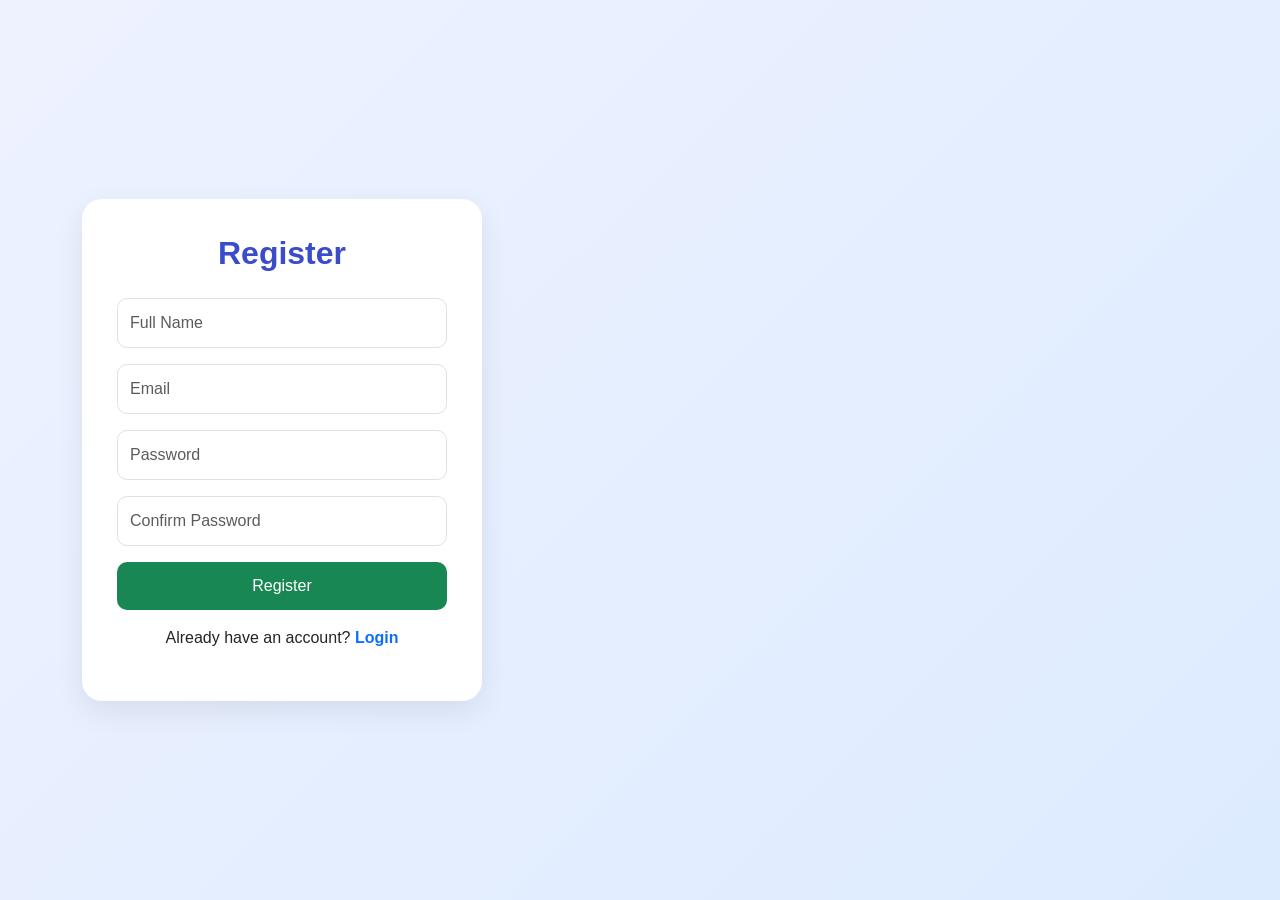
==== register.html @ ed8c6972 "Add files via upload" ====
<!DOCTYPE html>
<html>
<head>
    <title>Register</title>
    <link href="https://cdn.jsdelivr.net/npm/bootstrap@5.3.3/dist/css/bootstrap.min.css" rel="stylesheet">
    <link rel="stylesheet" href="style.css">
</head>
<body>

<div class="container">
    <div class="form-box">
        <h2>Register</h2>

        <input type="text" id="name" class="form-control mb-3" placeholder="Full Name">

        <input type="email" id="email" class="form-control mb-3" placeholder="Email">

        <input type="password" id="password" class="form-control mb-3" placeholder="Password">

        <input type="password" id="confirm" class="form-control mb-3" placeholder="Confirm Password">

        <button onclick="validateForm()" class="btn btn-success w-100">
            Register
        </button>

        <p class="mt-3">
            Already have an account?
            <a href="index.html">Login</a>
        </p>
    </div>
</div>

<script src="script.js"></script>
</body>
</html>
---- style.css ----
*{
    margin:0;
    padding:0;
    box-sizing:border-box;
    font-family:'Segoe UI',sans-serif;
}

body{
    min-height:100vh;
    display:flex;
    justify-content:center;
    align-items:center;
    background:linear-gradient(135deg,#EEF2FF,#DDEBFF);
}

.form-box{
    width:100%;
    max-width:400px;
    background:white;
    padding:35px;
    border-radius:20px;
    box-shadow:0 10px 30px rgba(0,0,0,0.08);
    animation:fadeIn 0.8s ease;
}

h2{
    text-align:center;
    margin-bottom:25px;
    color:#3B4CCA;
    font-weight:600;
}

.form-control{
    border-radius:10px;
    padding:12px;
}

.btn-primary,
.btn-success{
    border:none;
    border-radius:10px;
    padding:12px;
    transition:0.3s;
}

.btn-primary:hover,
.btn-success:hover{
    transform:translateY(-2px);
}

p{
    text-align:center;
}

a{
    text-decoration:none;
    font-weight:600;
}

@keyframes fadeIn{
    from{
        opacity:0;
        transform:translateY(20px);
    }
    to{
        opacity:1;
        transform:translateY(0);
    }
}
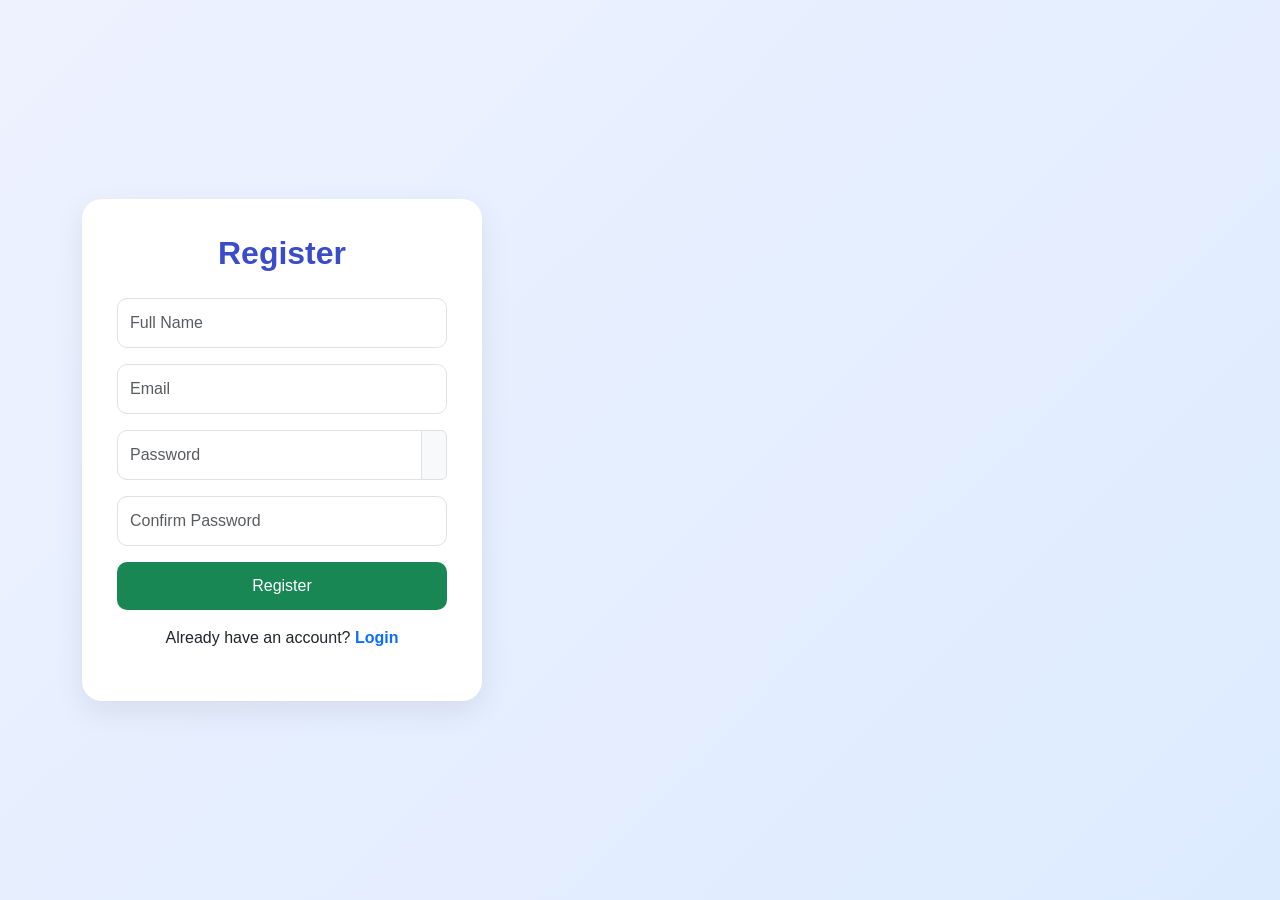
==== commit 76b3e5f6: "Enhance registration form with password toggle Added password visibility toggle feature and improved" ====
--- a/register.html
+++ b/register.html
@@ -15,9 +15,21 @@
 
         <input type="email" id="email" class="form-control mb-3" placeholder="Email">
 
-        <input type="password" id="password" class="form-control mb-3" placeholder="Password">
+        <!-- Password with Eye Icon -->
+        <div class="input-group mb-3">
+            <input type="password" id="password"
+                   class="form-control"
+                   placeholder="Password">
 
-        <input type="password" id="confirm" class="form-control mb-3" placeholder="Confirm Password">
+            <span class="input-group-text"
+                  onclick="togglePassword()"
+                  style="cursor:pointer;">
+            </span>
+        </div>
+
+        <input type="password" id="confirm"
+               class="form-control mb-3"
+               placeholder="Confirm Password">
 
         <button onclick="validateForm()" class="btn btn-success w-100">
             Register
@@ -32,4 +44,4 @@
 
 <script src="script.js"></script>
 </body>
-</html>+</html>
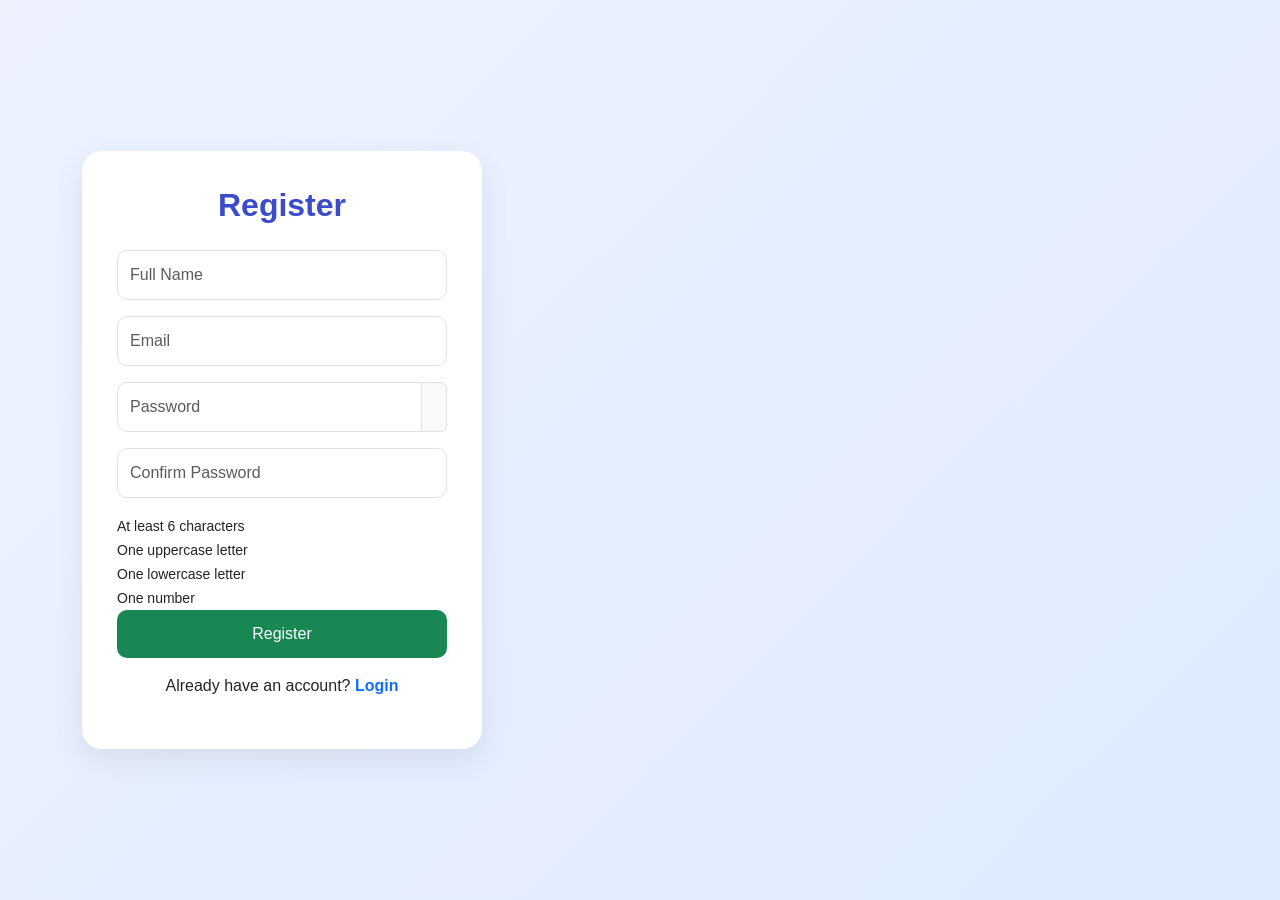
==== commit e5b8e3d4: "Enhance registration form with password rules Added password validation rules to the registration fo" ====
--- a/register.html
+++ b/register.html
@@ -30,6 +30,12 @@
         <input type="password" id="confirm"
                class="form-control mb-3"
                placeholder="Confirm Password">
+<div id="passwordRules" class="mt-2">
+    <small id="length" class="rule">At least 6 characters</small><br>
+    <small id="upper" class="rule">One uppercase letter</small><br>
+    <small id="lower" class="rule">One lowercase letter</small><br>
+    <small id="number" class="rule">One number</small>
+</div>
 
         <button onclick="validateForm()" class="btn btn-success w-100">
             Register
--- a/style.css
+++ b/style.css
@@ -66,4 +66,18 @@
         opacity:1;
         transform:translateY(0);
     }
-}+}
+.form-box{
+    animation: slideUp 0.8s ease;
+}
+
+@keyframes slideUp{
+    from{
+        opacity:0;
+        transform:translateY(30px);
+    }
+    to{
+        opacity:1;
+        transform:translateY(0);
+    }
+}
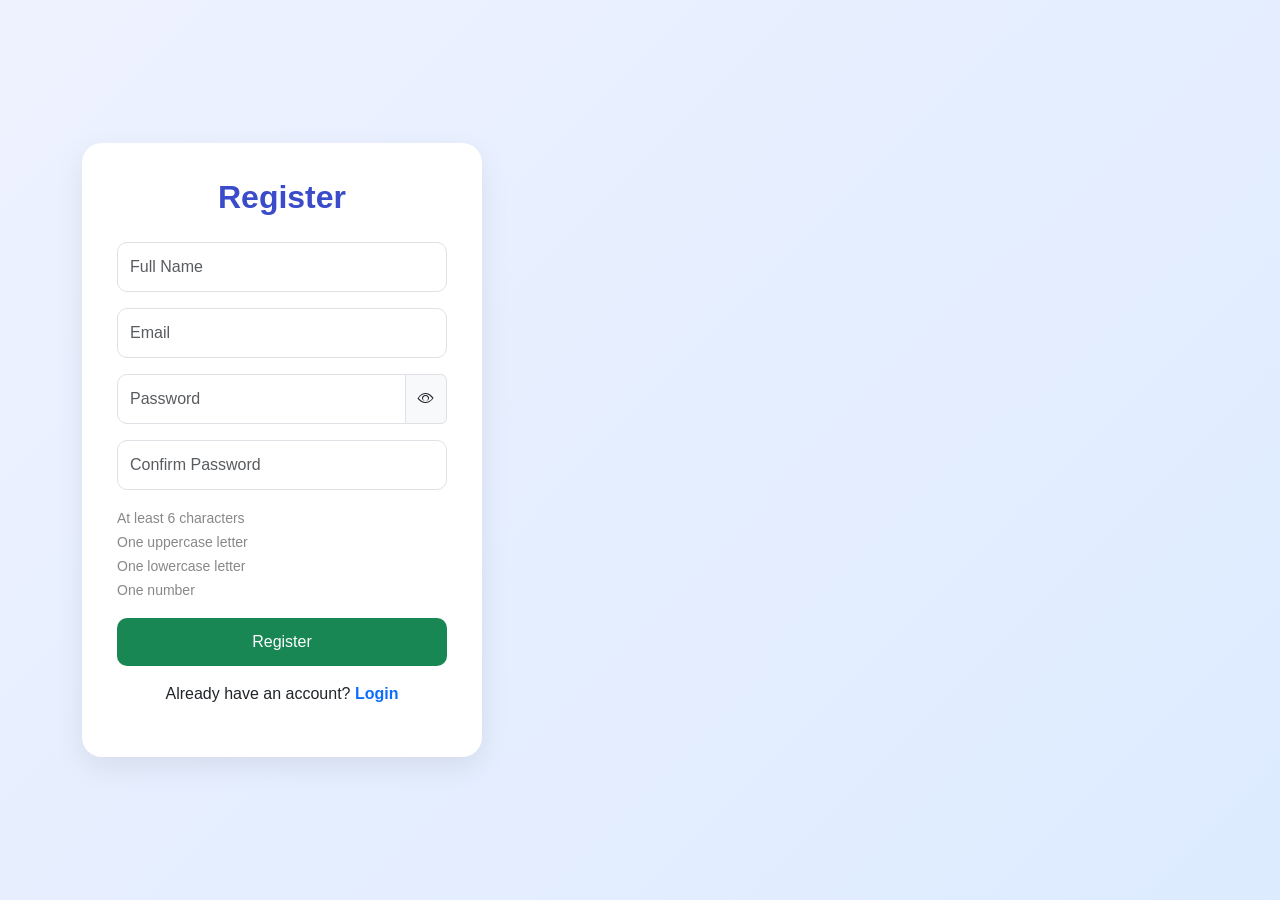
==== commit 262c9968: "Enhance registration form with Bootstrap icons" ====
--- a/register.html
+++ b/register.html
@@ -2,42 +2,73 @@
 <html>
 <head>
     <title>Register</title>
+
     <link href="https://cdn.jsdelivr.net/npm/bootstrap@5.3.3/dist/css/bootstrap.min.css" rel="stylesheet">
+
+    <link rel="stylesheet"
+    href="https://cdn.jsdelivr.net/npm/bootstrap-icons@1.11.3/font/bootstrap-icons.min.css">
+
     <link rel="stylesheet" href="style.css">
 </head>
 <body>
 
 <div class="container">
     <div class="form-box">
+
         <h2>Register</h2>
 
-        <input type="text" id="name" class="form-control mb-3" placeholder="Full Name">
+        <input type="text"
+               id="name"
+               class="form-control mb-3"
+               placeholder="Full Name">
 
-        <input type="email" id="email" class="form-control mb-3" placeholder="Email">
+        <input type="email"
+               id="email"
+               class="form-control mb-3"
+               placeholder="Email">
 
-        <!-- Password with Eye Icon -->
         <div class="input-group mb-3">
-            <input type="password" id="password"
+
+            <input type="password"
+                   id="password"
                    class="form-control"
                    placeholder="Password">
 
             <span class="input-group-text"
                   onclick="togglePassword()"
                   style="cursor:pointer;">
+                <i class="bi bi-eye"></i>
             </span>
+
         </div>
 
-        <input type="password" id="confirm"
+        <input type="password"
+               id="confirm"
                class="form-control mb-3"
                placeholder="Confirm Password">
-<div id="passwordRules" class="mt-2">
-    <small id="length" class="rule">At least 6 characters</small><br>
-    <small id="upper" class="rule">One uppercase letter</small><br>
-    <small id="lower" class="rule">One lowercase letter</small><br>
-    <small id="number" class="rule">One number</small>
-</div>
 
-        <button onclick="validateForm()" class="btn btn-success w-100">
+        <div id="passwordRules" class="mt-2">
+
+            <small id="length" class="rule">
+                At least 6 characters
+            </small><br>
+
+            <small id="upper" class="rule">
+                One uppercase letter
+            </small><br>
+
+            <small id="lower" class="rule">
+                One lowercase letter
+            </small><br>
+
+            <small id="number" class="rule">
+                One number
+            </small>
+
+        </div>
+
+        <button onclick="validateForm()"
+                class="btn btn-success w-100 mt-3">
             Register
         </button>
 
@@ -45,9 +76,11 @@
             Already have an account?
             <a href="index.html">Login</a>
         </p>
+
     </div>
 </div>
 
 <script src="script.js"></script>
+
 </body>
 </html>
--- a/style.css
+++ b/style.css
@@ -81,3 +81,12 @@
         transform:translateY(0);
     }
 }
+.rule{
+    color: #888;
+    transition: 0.3s;
+}
+
+.valid{
+    color: green;
+    font-weight: 600;
+}
